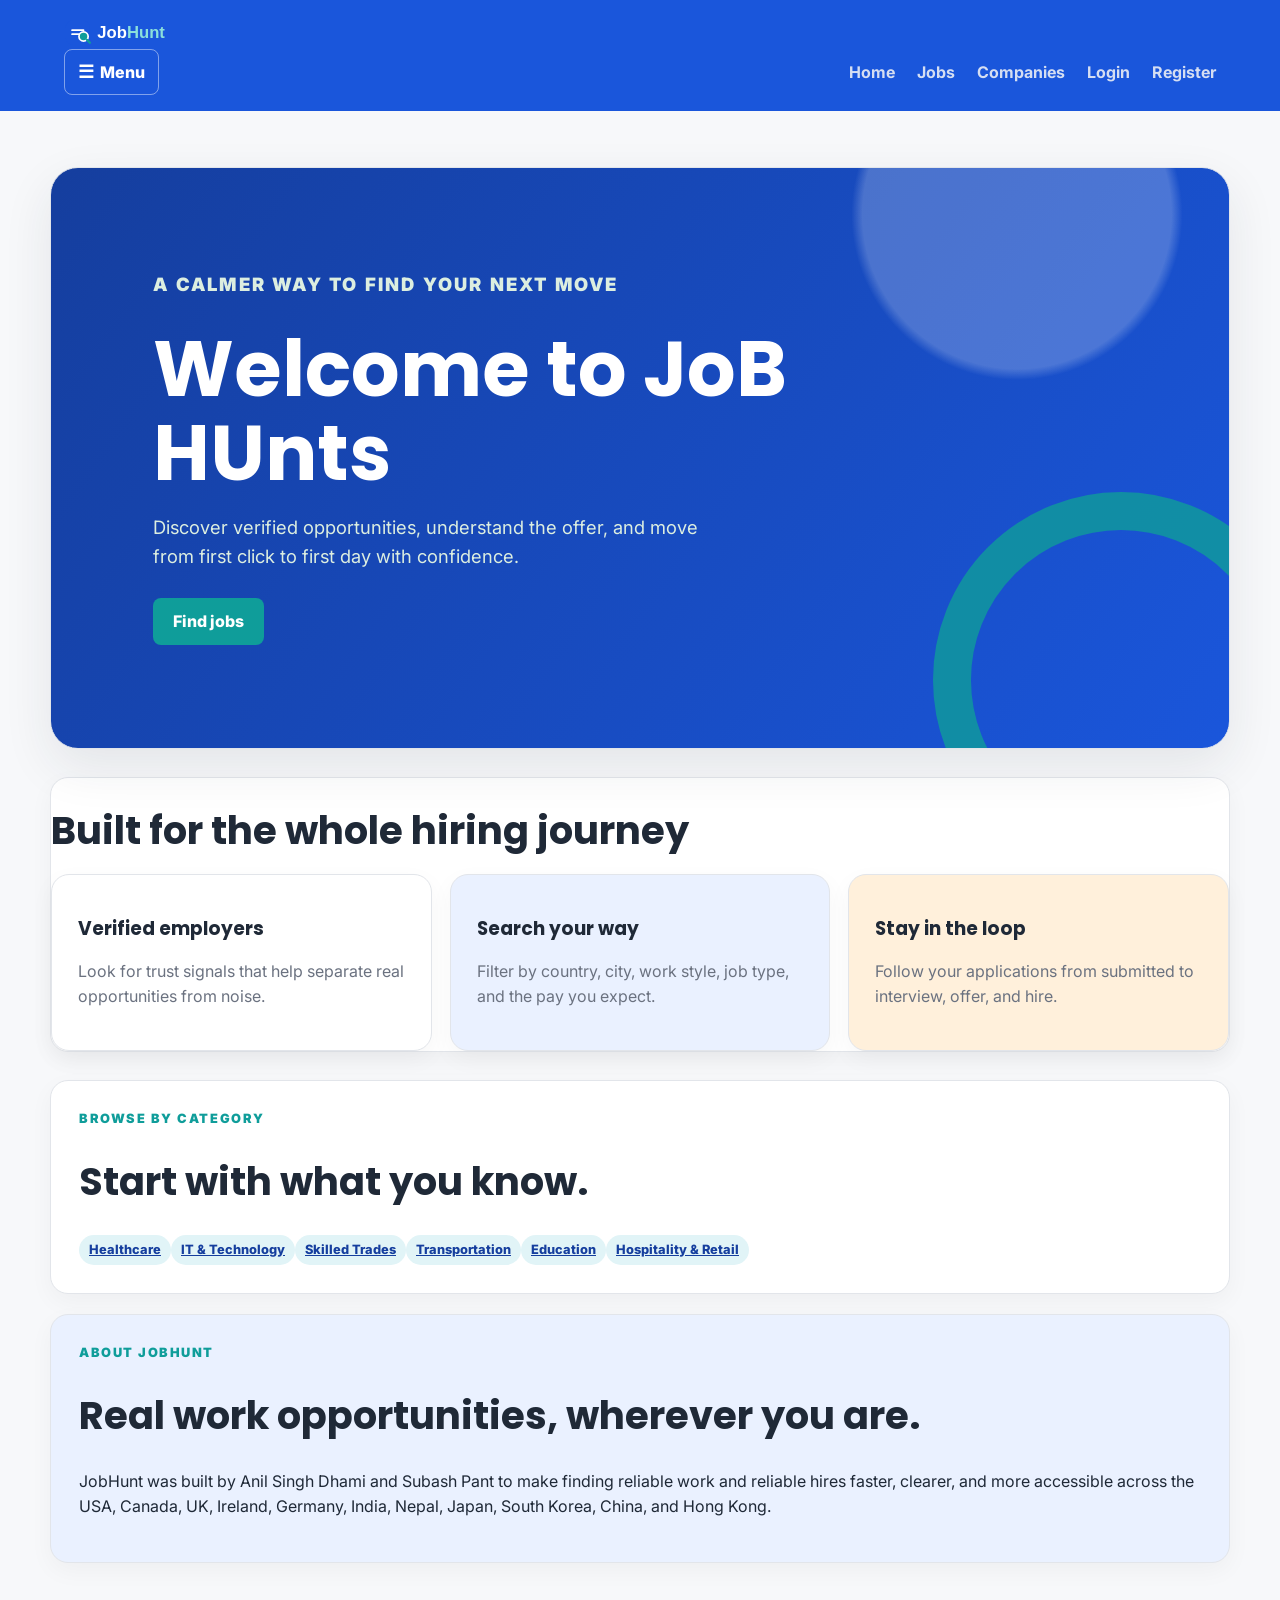
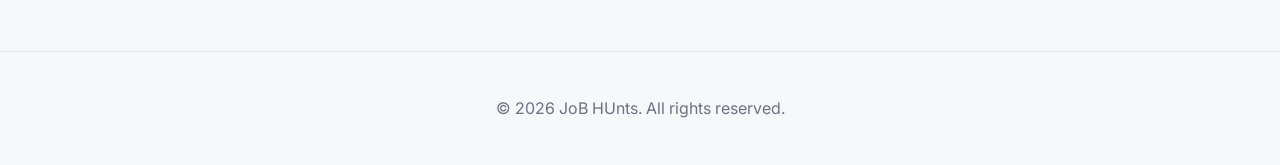
==== index.html @ a6b82a6e "Initial commit: JoB Hunts Django project" ====
<!DOCTYPE html>
<html lang="en">
<head>
    <meta charset="UTF-8">
    <meta name="viewport" content="width=device-width, initial-scale=1.0">
    <title>JoB HUnts - Home</title>
    <link rel="stylesheet" href="css/style.css">
    <link rel="icon" href="assets/icons/favicon.svg" type="image/svg+xml">
</head>
<body>
    <header>
        <div class="logo">
            <img src="assets/images/logo.svg" alt="JoB HUnts Logo">
        </div>
        <nav>
            <ul>
                <li><a href="index.html">Home</a></li>
                <li><a href="jobs.html">Jobs</a></li>
                <li><a href="companies.html">Companies</a></li>
                <li><a href="login.html">Login</a></li>
                <li><a href="register.html">Register</a></li>
            </ul>
        </nav>
    </header>
    <main>
        <section class="hero">
            <p class="eyebrow">A calmer way to find your next move</p>
            <h1>Welcome to JoB HUnts</h1>
            <p>Discover verified opportunities, understand the offer, and move from first click to first day with confidence.</p>
            <a href="jobs.html" class="btn">Find jobs</a>
        </section>
        <section class="features">
            <h2>Built for the whole hiring journey</h2>
            <div class="feature"><h3>Verified employers</h3><p>Look for trust signals that help separate real opportunities from noise.</p></div>
            <div class="feature"><h3>Search your way</h3><p>Filter by country, city, work style, job type, and the pay you expect.</p></div>
            <div class="feature"><h3>Stay in the loop</h3><p>Follow your applications from submitted to interview, offer, and hire.</p></div>
        </section>
        <section style="margin-top:28px;padding:28px">
            <p class="eyebrow">Browse by category</p><h2>Start with what you know.</h2>
            <div class="job-meta"><a class="tag" href="jobs.html?category=Healthcare">Healthcare</a><a class="tag" href="jobs.html?category=IT%20%26%20Technology">IT &amp; Technology</a><a class="tag" href="jobs.html?category=Skilled%20Trades">Skilled Trades</a><a class="tag" href="jobs.html?category=Transportation">Transportation</a><a class="tag" href="jobs.html?category=Education">Education</a><a class="tag" href="jobs.html?category=Hospitality%20%26%20Retail">Hospitality &amp; Retail</a></div>
        </section>
        <section style="margin-top:20px;padding:28px;background:#eaf1ff">
            <p class="eyebrow">About JobHunt</p><h2>Real work opportunities, wherever you are.</h2>
            <p>JobHunt was built by Anil Singh Dhami and Subash Pant to make finding reliable work and reliable hires faster, clearer, and more accessible across the USA, Canada, UK, Ireland, Germany, India, Nepal, Japan, South Korea, China, and Hong Kong.</p>
        </section>
    </main>
    <footer>
        <p>&copy; 2026 JoB HUnts. All rights reserved.</p>
    </footer>
    <script src="js/app.js"></script>
    <script src="js/menu.js"></script>
    <script src="js/i18n.js"></script>
</body>
</html>
---- css/style.css ----
@import url('https://fonts.googleapis.com/css2?family=Inter:wght@400;500;600;700;800&family=Poppins:wght@600;700;800&display=swap');

:root {
    --ink: #1f2937;
    --muted: #6b7280;
    --paper: #f7f8fa;
    --panel: #ffffff;
    --line: #e2e5ea;
    --mint: #eaf1ff;
    --green: #16a34a;
    --green-dark: #153e9e;
    --coral: #0f9d9a;
    --yellow: #f59e0b;
    --primary: #1a56db;
    --danger: #dc2626;
    --shadow: 0 18px 50px rgba(31, 41, 55, .09);
}

* { box-sizing: border-box; }

body {
    margin: 0;
    color: var(--ink);
    background: var(--paper);
    font-family: "Inter", "Segoe UI", sans-serif;
    line-height: 1.55;
}

a { color: inherit; }

header {
    background: var(--primary);
    color: #fffdf8;
    padding: 16px clamp(20px, 5vw, 72px);
}

header nav, nav { display: flex; align-items: center; justify-content: space-between; gap: 22px; margin: 0; }
nav ul { display: flex; flex-wrap: wrap; gap: 22px; margin: 0; padding: 0; list-style: none; }
nav a { text-decoration: none; font-weight: 700; opacity: .82; }
nav a:hover, nav a.active { opacity: 1; color: var(--yellow); }
.logo img { width: 138px; height: auto; display: block; }

main { width: min(1180px, calc(100% - 40px)); margin: 0 auto; padding: 56px 0 88px; }
h1, h2, h3 { line-height: 1.1; letter-spacing: 0; font-family: "Poppins", "Segoe UI", sans-serif; }
h1 { max-width: 760px; margin: 0 0 18px; font-size: clamp(2.6rem, 6vw, 5.6rem); }
h2 { font-size: clamp(1.8rem, 3vw, 3rem); }
.hero { position: relative; overflow: hidden; padding: clamp(48px, 8vw, 110px); border-radius: 28px; color: #fff; background: radial-gradient(circle at 82% 8%, rgba(255, 255, 255, .22) 0 14%, transparent 15%), linear-gradient(125deg, var(--green-dark), var(--primary)); box-shadow: var(--shadow); }
.hero:after { content: ""; position: absolute; right: -80px; bottom: -120px; width: 300px; height: 300px; border: 38px solid var(--coral); border-radius: 50%; opacity: .8; }
.hero p { position: relative; z-index: 1; max-width: 560px; margin: 0 0 28px; font-size: 1.15rem; color: #dceee0; }
.hero h1, .hero p, .hero a { position: relative; z-index: 1; }
.btn, button, .button { display: inline-flex; align-items: center; justify-content: center; min-height: 46px; padding: 11px 20px; border: 0; border-radius: 8px; background: var(--coral); color: #fff; text-decoration: none; font: inherit; font-weight: 800; cursor: pointer; }
.btn:hover, button:hover, .button:hover { background: #087f83; }
button:disabled, .button:disabled { cursor: not-allowed; opacity: .55; }
.features { display: grid; grid-template-columns: repeat(3, 1fr); gap: 18px; margin-top: 28px; }
.features h2 { grid-column: 1 / -1; margin-bottom: 4px; }
.feature, .card, .job-listing, section, form { background: var(--panel); border: 1px solid var(--line); border-radius: 18px; box-shadow: 0 8px 24px rgba(20, 38, 31, .04); }
.feature { padding: 26px; }
.feature:nth-of-type(2) { background: var(--mint); }
.feature:nth-of-type(3) { background: #fff0db; }
.feature p, .card p { color: var(--muted); }
.job-search { display: grid; grid-template-columns: 1.5fr 1fr 1fr auto; gap: 10px; padding: 14px; margin: 24px 0 34px; background: var(--green-dark); border-radius: 8px; }
input, textarea, select { width: 100%; min-height: 46px; padding: 13px 14px; border: 1px solid var(--line); border-radius: 8px; background: #fff; color: var(--ink); font: inherit; font-size: 1rem; }
label { display: block; margin-bottom: 7px; font-weight: 800; }
.job-listings { display: grid; grid-template-columns: repeat(2, 1fr); gap: 18px; }
.job-listing { margin: 0; padding: 24px; }
.job-listing h3 { margin: 0 0 8px; font-size: 1.35rem; }
.job-listing p { margin: 6px 0; color: var(--muted); }
.job-listing .job-meta { display: flex; flex-wrap: wrap; gap: 8px; margin: 16px 0; }
.tag, .status { display: inline-block; padding: 5px 10px; border-radius: 99px; background: #e1f4f7; color: var(--green-dark); font-size: .8rem; font-weight: 800; }
.job-listing .apply-button { display: inline-block; margin-top: 12px; color: var(--green); font-weight: 800; text-decoration: none; }
.job-card-head { display: flex; align-items: center; justify-content: space-between; gap: 12px; }
.job-card-actions { display: flex; gap: 6px; }
.icon-action { min-height: 32px; padding: 5px 9px; border: 1px solid var(--line); border-radius: 7px; background: #fff; color: var(--muted); font-size: .78rem; }
.icon-action:hover { background: var(--mint); color: var(--primary); }
.results-tools { display: flex; align-items: center; justify-content: space-between; gap: 12px; margin: 18px 0; color: var(--muted); font-size: .9rem; }
.results-tools button { min-height: 38px; padding: 8px 13px; background: var(--mint); color: var(--primary); font-size: .88rem; }
.company-list { display: grid; grid-template-columns: repeat(3, 1fr); gap: 14px; margin-top: 18px; }
.company-card { display: grid; grid-template-columns: auto 1fr; gap: 14px; align-items: center; padding: 20px; background: var(--panel); border: 1px solid var(--line); border-radius: 12px; box-shadow: 0 8px 24px rgba(31, 41, 55, .04); }
.company-card h2 { margin: 0; font-size: 1.15rem; }
.company-card p { margin: 3px 0 10px; color: var(--muted); }
.company-card .apply-button { grid-column: 1 / -1; color: var(--primary); font-weight: 800; text-decoration: none; }
.company-mark { display: grid; place-items: center; width: 44px; height: 44px; border-radius: 10px; background: var(--mint); color: var(--primary); font-family: "Poppins", sans-serif; font-size: 1.4rem; font-weight: 800; }
form { max-width: 680px; padding: 28px; }
.form-group, form > div { margin-bottom: 18px; }
footer { padding: 28px 20px; text-align: center; color: var(--muted); border-top: 1px solid var(--line); }
.company-contact { display: flex; flex-wrap: wrap; justify-content: center; gap: 8px 20px; margin-top: 8px; font-size: .92rem; }
.company-contact a { display: inline-flex; align-items: center; gap: 7px; color: var(--primary); font-weight: 700; text-decoration: none; }
.company-contact a:hover { color: var(--green-dark); }
.company-contact img { width: 18px; height: 18px; }
.menu-trigger { order: -1; min-height: 40px; padding: 8px 13px; background: transparent; border: 1px solid rgba(255, 255, 255, .45); border-radius: 8px; color: #fff; }
.menu-trigger span { margin-right: 6px; font-size: 1.1rem; }
.site-menu { position: fixed; inset: 0; z-index: 20; visibility: hidden; }
.site-menu.is-open { visibility: visible; }
.site-menu-backdrop { position: absolute; inset: 0; background: rgba(7, 35, 70, .5); opacity: 0; transition: opacity .2s ease; }
.site-menu-panel { position: relative; width: min(390px, 92vw); height: 100%; padding: 22px; overflow-y: auto; background: #fff; transform: translateX(-100%); transition: transform .25s ease; box-shadow: 12px 0 35px rgba(7, 35, 70, .15); }
.site-menu.is-open .site-menu-backdrop { opacity: 1; }
.site-menu.is-open .site-menu-panel { transform: translateX(0); }
.site-menu-head { display: flex; align-items: center; justify-content: space-between; padding-bottom: 18px; border-bottom: 1px solid var(--line); font-family: "Poppins", sans-serif; font-size: 1.2rem; }
.menu-close { min-height: 36px; padding: 2px 11px; background: transparent; color: var(--ink); font-size: 1.6rem; }
.menu-links { display: flex; flex-direction: column; gap: 3px; margin-top: 18px; }
.menu-links p { margin: 16px 0 5px; color: var(--muted); font-size: .75rem; font-weight: 800; letter-spacing: .1em; text-transform: uppercase; }
.menu-links a, .menu-signout { padding: 9px 10px; border-radius: 7px; color: var(--ink); font-weight: 700; text-decoration: none; text-align: left; }
.menu-links a:hover { background: var(--mint); color: var(--primary); }
.menu-signout { margin-top: 14px; background: #fff0f0; color: var(--danger); }
.menu-signout small { display: block; margin-top: 2px; color: var(--muted); font-weight: 500; }
.menu-hub-grid { display: grid; grid-template-columns: repeat(2, 1fr); gap: 18px; margin-top: 32px; }
.menu-hub-grid section { padding: 24px; scroll-margin-top: 24px; }
.menu-hub-grid h2 { margin: 0 0 8px; font-size: 1.45rem; }
.menu-hub-grid p:not(.eyebrow) { color: var(--muted); }
.support-contact { display: grid; gap: 7px; margin-top: 18px; padding-top: 16px; border-top: 1px solid var(--line); }
.support-contact a { color: var(--primary); font-weight: 700; text-decoration: none; }
.support-contact a:hover { color: var(--green-dark); }
.settings-grid { display: grid; grid-template-columns: repeat(2, 1fr); gap: 20px; margin-top: 30px; }
.settings-grid section { padding: 26px; }
.setting-row { display: flex; align-items: center; justify-content: space-between; gap: 18px; padding: 16px 0; border-bottom: 1px solid var(--line); }
.setting-row span { display: grid; gap: 4px; }
.setting-row small { color: var(--muted); font-weight: 400; }
.setting-row input { width: 20px; min-height: 20px; accent-color: var(--primary); }
.settings-grid form { max-width: none; padding: 0; border: 0; box-shadow: none; }
.settings-grid form label { margin-top: 14px; }
.settings-grid form button { margin-top: 16px; }
.danger-zone { grid-column: 1 / -1; border-color: #fecaca; }
.danger-zone button { background: var(--danger); }
.dashboard-grid { display: grid; grid-template-columns: 1.4fr 1fr; gap: 20px; }
.dashboard-grid section { padding: 26px; }
.eyebrow { margin: 0 0 8px; color: var(--coral); font-size: .8rem; font-weight: 900; letter-spacing: .12em; text-transform: uppercase; }
@media (max-width: 900px) { .company-list { grid-template-columns: repeat(2, 1fr); } }
@media (max-width: 760px) { header nav, nav { align-items: flex-start; flex-direction: column; } main { width: min(100% - 28px, 680px); padding-top: 30px; } .features, .job-listings, .dashboard-grid, .company-list, .menu-hub-grid, .settings-grid { grid-template-columns: 1fr; } .job-search { grid-template-columns: 1fr; } h1 { font-size: 3rem; } }
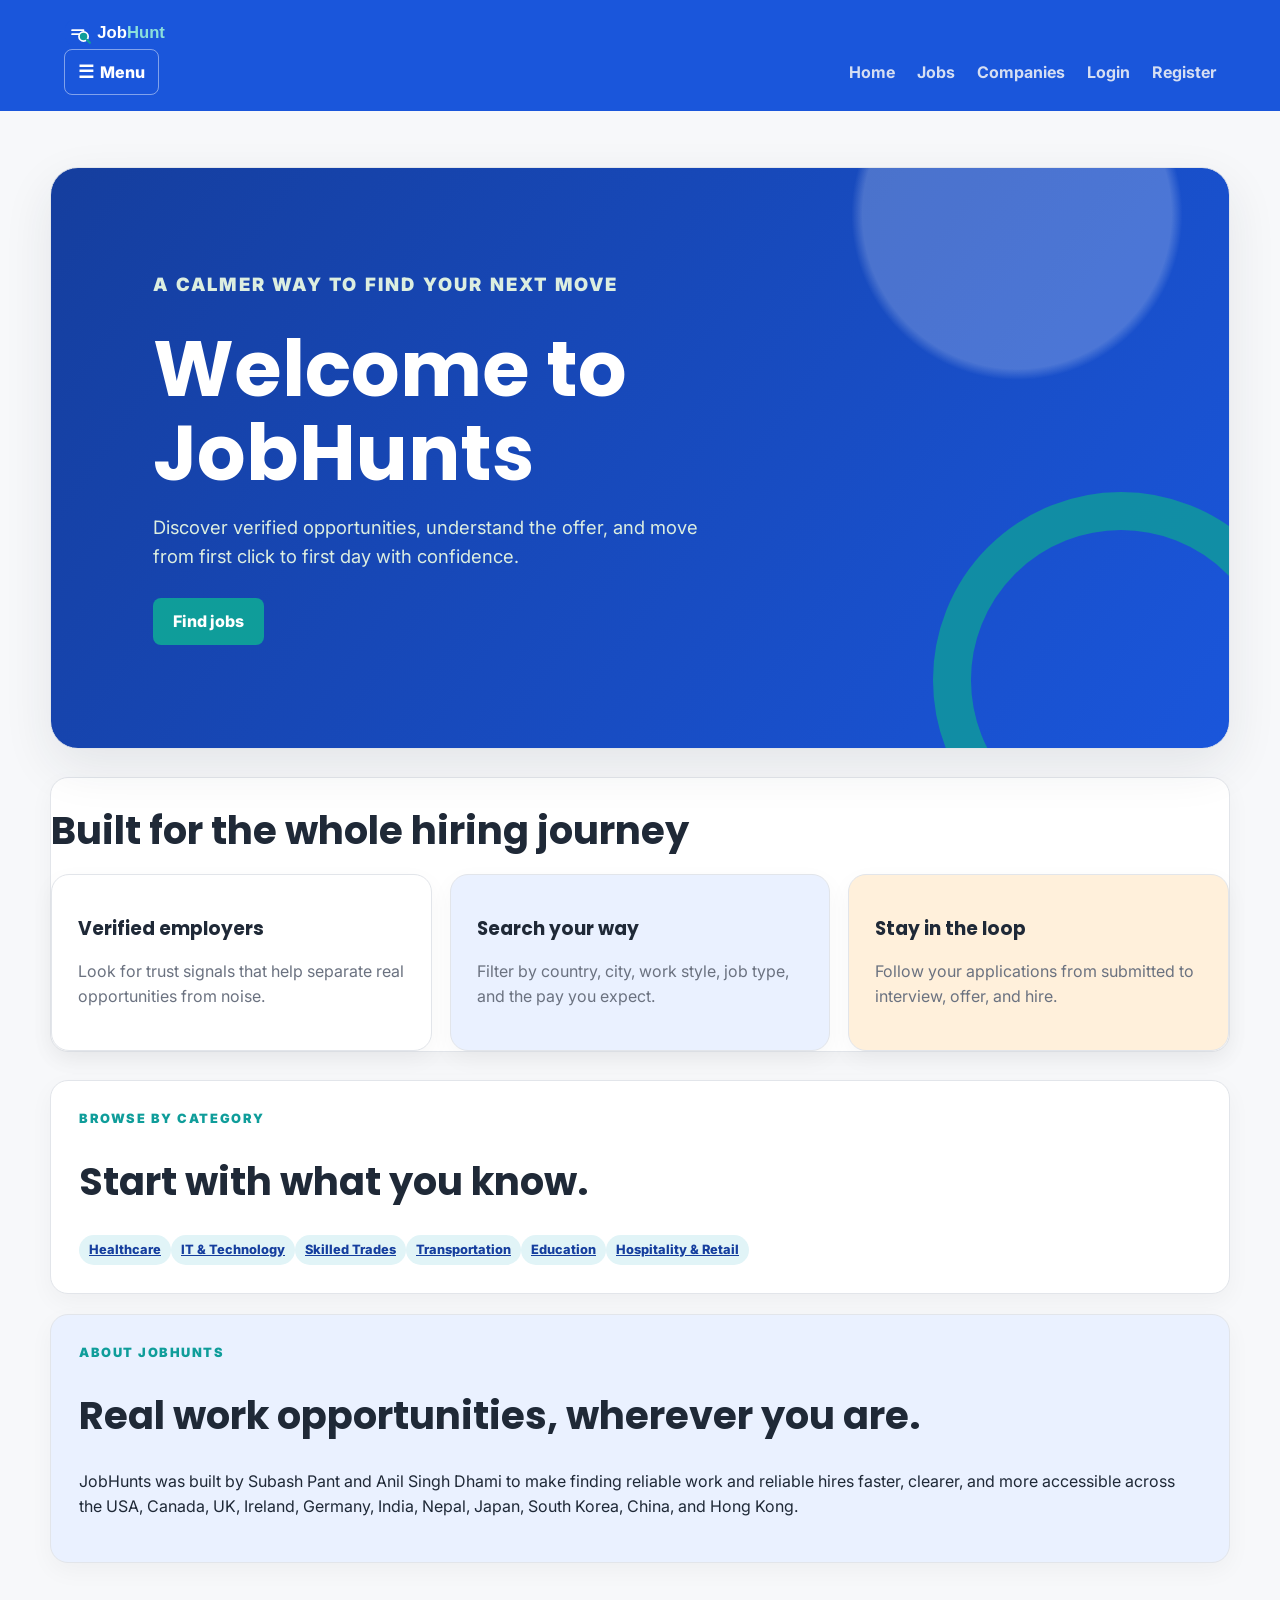
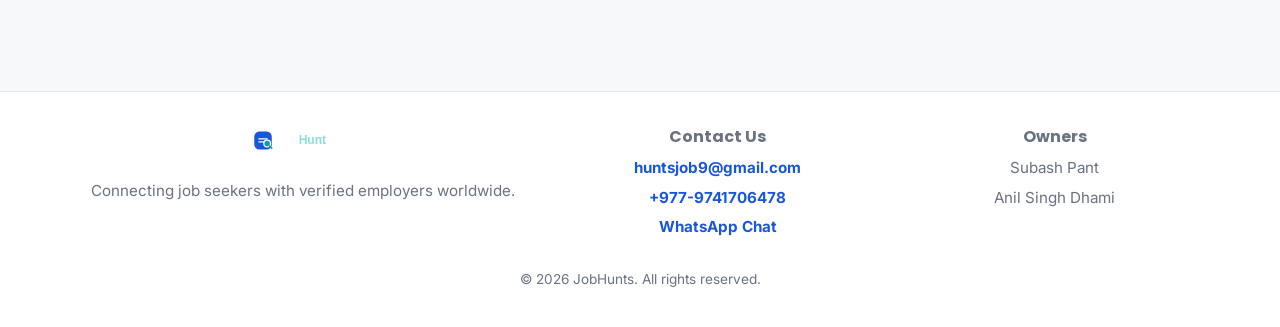
==== commit 34682f43: "Add 462 jobs, fix contacts, add application form, update footer" ====
--- a/index.html
+++ b/index.html
@@ -3,14 +3,14 @@
 <head>
     <meta charset="UTF-8">
     <meta name="viewport" content="width=device-width, initial-scale=1.0">
-    <title>JoB HUnts - Home</title>
+    <title>JobHunts - Home</title>
     <link rel="stylesheet" href="css/style.css">
     <link rel="icon" href="assets/icons/favicon.svg" type="image/svg+xml">
 </head>
 <body>
     <header>
         <div class="logo">
-            <img src="assets/images/logo.svg" alt="JoB HUnts Logo">
+            <img src="assets/images/logo.svg" alt="JobHunts Logo">
         </div>
         <nav>
             <ul>
@@ -25,7 +25,7 @@
     <main>
         <section class="hero">
             <p class="eyebrow">A calmer way to find your next move</p>
-            <h1>Welcome to JoB HUnts</h1>
+            <h1>Welcome to JobHunts</h1>
             <p>Discover verified opportunities, understand the offer, and move from first click to first day with confidence.</p>
             <a href="jobs.html" class="btn">Find jobs</a>
         </section>
@@ -40,12 +40,29 @@
             <div class="job-meta"><a class="tag" href="jobs.html?category=Healthcare">Healthcare</a><a class="tag" href="jobs.html?category=IT%20%26%20Technology">IT &amp; Technology</a><a class="tag" href="jobs.html?category=Skilled%20Trades">Skilled Trades</a><a class="tag" href="jobs.html?category=Transportation">Transportation</a><a class="tag" href="jobs.html?category=Education">Education</a><a class="tag" href="jobs.html?category=Hospitality%20%26%20Retail">Hospitality &amp; Retail</a></div>
         </section>
         <section style="margin-top:20px;padding:28px;background:#eaf1ff">
-            <p class="eyebrow">About JobHunt</p><h2>Real work opportunities, wherever you are.</h2>
-            <p>JobHunt was built by Anil Singh Dhami and Subash Pant to make finding reliable work and reliable hires faster, clearer, and more accessible across the USA, Canada, UK, Ireland, Germany, India, Nepal, Japan, South Korea, China, and Hong Kong.</p>
+            <p class="eyebrow">About JobHunts</p><h2>Real work opportunities, wherever you are.</h2>
+            <p>JobHunts was built by Subash Pant and Anil Singh Dhami to make finding reliable work and reliable hires faster, clearer, and more accessible across the USA, Canada, UK, Ireland, Germany, India, Nepal, Japan, South Korea, China, and Hong Kong.</p>
         </section>
     </main>
     <footer>
-        <p>&copy; 2026 JoB HUnts. All rights reserved.</p>
+        <div class="footer-content">
+            <div class="footer-brand">
+                <img src="assets/images/logo.svg" alt="JobHunts Logo" class="footer-logo">
+                <p>Connecting job seekers with verified employers worldwide.</p>
+            </div>
+            <div class="footer-contact">
+                <h3>Contact Us</h3>
+                <p><a href="mailto:huntsjob9@gmail.com?subject=Job Application" class="contact-link">huntsjob9@gmail.com</a></p>
+                <p><a href="tel:+9779741706478" class="contact-link">+977-9741706478</a></p>
+                <p><a href="https://wa.me/9779741706478" class="contact-link">WhatsApp Chat</a></p>
+            </div>
+            <div class="footer-owners">
+                <h3>Owners</h3>
+                <p>Subash Pant</p>
+                <p>Anil Singh Dhami</p>
+            </div>
+        </div>
+        <p>&copy; 2026 JobHunts. All rights reserved.</p>
     </footer>
     <script src="js/app.js"></script>
     <script src="js/menu.js"></script>
--- a/css/style.css
+++ b/css/style.css
@@ -125,4 +125,31 @@
 .dashboard-grid section { padding: 26px; }
 .eyebrow { margin: 0 0 8px; color: var(--coral); font-size: .8rem; font-weight: 900; letter-spacing: .12em; text-transform: uppercase; }
 @media (max-width: 900px) { .company-list { grid-template-columns: repeat(2, 1fr); } }
-@media (max-width: 760px) { header nav, nav { align-items: flex-start; flex-direction: column; } main { width: min(100% - 28px, 680px); padding-top: 30px; } .features, .job-listings, .dashboard-grid, .company-list, .menu-hub-grid, .settings-grid { grid-template-columns: 1fr; } .job-search { grid-template-columns: 1fr; } h1 { font-size: 3rem; } }+@media (max-width: 760px) { header nav, nav { align-items: flex-start; flex-direction: column; } main { width: min(100% - 28px, 680px); padding-top: 30px; } .features, .job-listings, .dashboard-grid, .company-list, .menu-hub-grid, .settings-grid { grid-template-columns: 1fr; } .job-search { grid-template-columns: 1fr; } h1 { font-size: 3rem; } }
+
+/* Footer */
+footer { margin-top: 40px; padding: 36px 0 24px; border-top: 1px solid var(--line); background: var(--panel); }
+.footer-content { display: grid; grid-template-columns: 1.5fr 1fr 1fr; gap: 26px; max-width: min(1180px, calc(100% - 40px)); margin: 0 auto 24px; padding: 0 20px; }
+.footer-brand p { color: var(--muted); font-size: 0.95rem; margin-top: 10px; }
+.footer-logo { width: 100px; height: auto; margin-bottom: 10px; }
+.footer-contact h3, .footer-owners h3 { margin: 0 0 10px; font-size: 1rem; }
+.footer-contact p, .footer-owners p { margin: 6px 0; font-size: 0.95rem; color: var(--ink); }
+.contact-link { color: var(--primary); text-decoration: none; font-weight: 700; }
+.contact-link:hover { color: var(--green-dark); text-decoration: underline; }
+.footer-owners p { color: var(--muted); }
+footer > p { text-align: center; color: var(--muted); font-size: 0.85rem; margin-top: 16px; }
+
+/* Application form */
+.form-group { margin-bottom: 18px; }
+.form-group label { display: block; margin-bottom: 7px; font-weight: 800; }
+.required { color: var(--danger); }
+.form-actions { display: flex; gap: 10px; align-items: center; margin-top: 6px; }
+#form-status { font-weight: 700; font-size: 0.95rem; }
+
+/* Job listing apply button alignment */
+.job-listing .apply-button { display: inline-block; margin-top: 12px; }
+
+@media (max-width: 760px) {
+    .footer-content { grid-template-columns: 1fr; gap: 18px; }
+    .footer-brand p { font-size: 0.9rem; }
+}
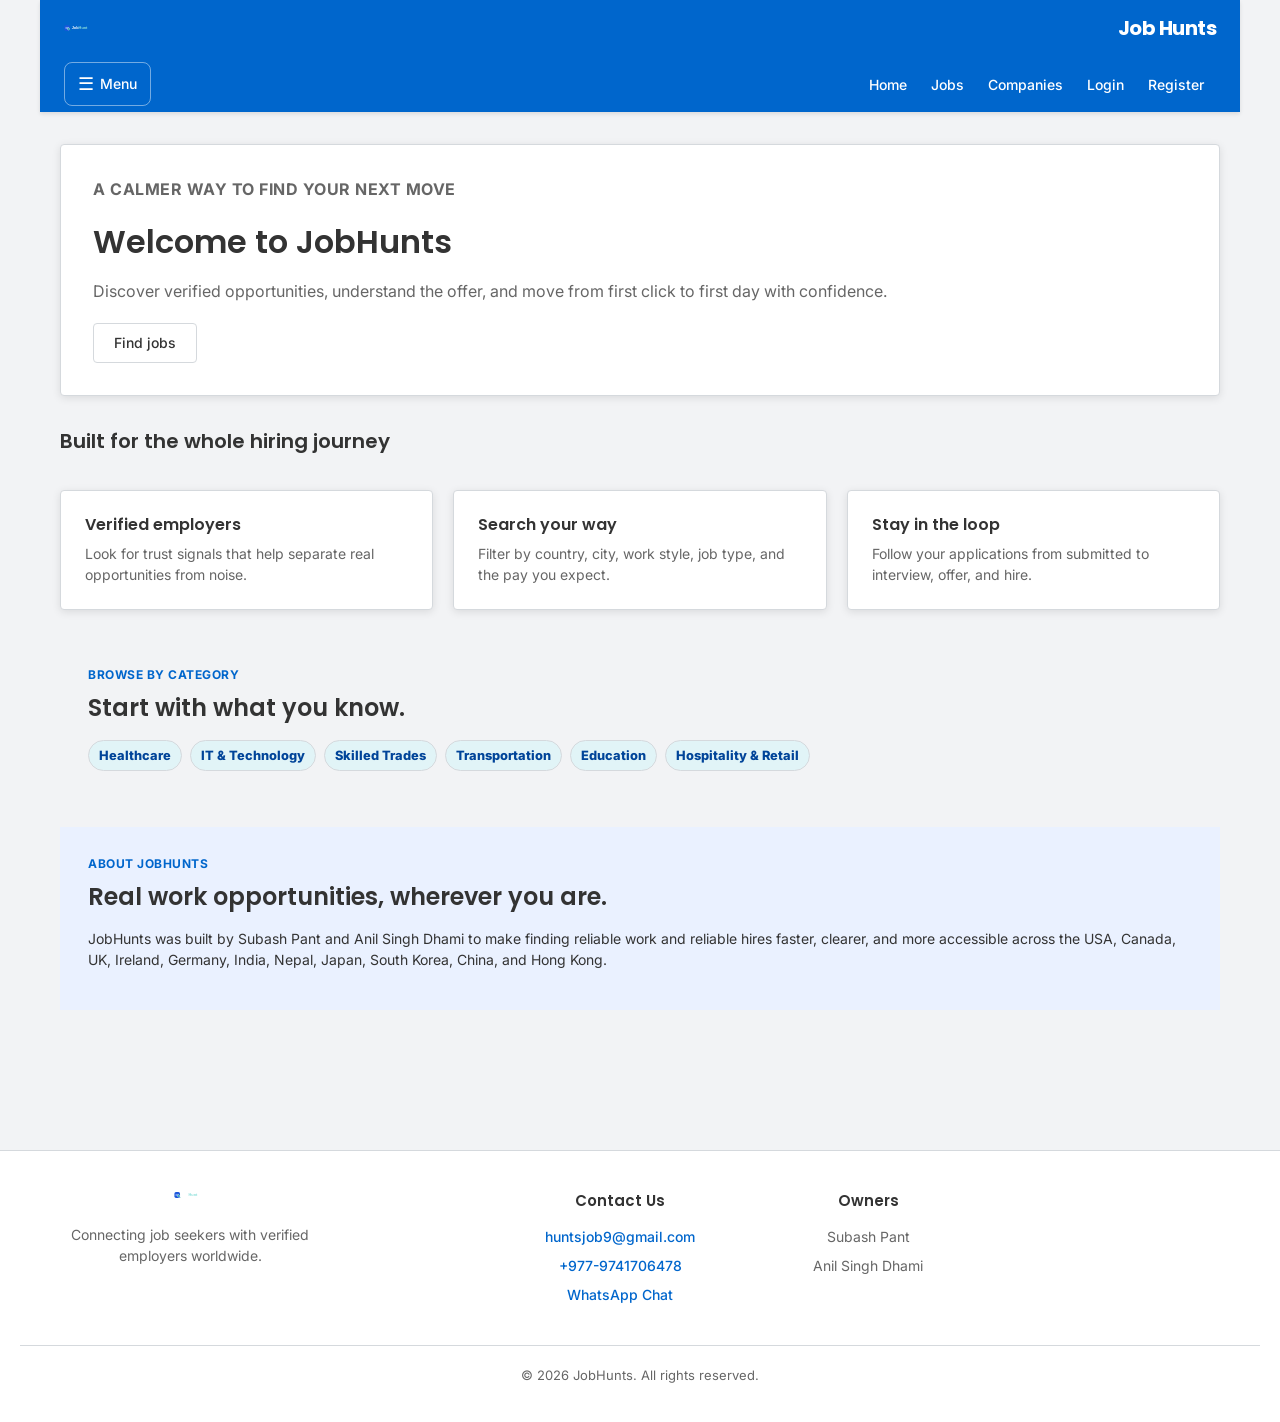
==== commit 789c790d: "Redesign with Indeed style - blue color scheme, clean job cards, indeed-like layout" ====
--- a/index.html
+++ b/index.html
@@ -10,7 +10,7 @@
 <body>
     <header>
         <div class="logo">
-            <img src="assets/images/logo.svg" alt="JobHunts Logo">
+            <img src="assets/images/logo.svg" alt="JobHunts Logo"><span>Job Hunts</span>
         </div>
         <nav>
             <ul>
--- a/css/style.css
+++ b/css/style.css
@@ -1,19 +1,18 @@
-@import url('https://fonts.googleapis.com/css2?family=Inter:wght@400;500;600;700;800&family=Poppins:wght@600;700;800&display=swap');
+@import url('https://fonts.googleapis.com/css2?family=Inter:wght@400;500;600;700&family=Poppins:wght@600;700&display=swap');
 
 :root {
-    --ink: #1f2937;
-    --muted: #6b7280;
-    --paper: #f7f8fa;
+    --ink: #333333;
+    --muted: #666666;
+    --paper: #f2f3f5;
     --panel: #ffffff;
-    --line: #e2e5ea;
-    --mint: #eaf1ff;
-    --green: #16a34a;
-    --green-dark: #153e9e;
-    --coral: #0f9d9a;
-    --yellow: #f59e0b;
-    --primary: #1a56db;
-    --danger: #dc2626;
-    --shadow: 0 18px 50px rgba(31, 41, 55, .09);
+    --line: #d5d9dd;
+    --primary: #0066cc;
+    --primary-dark: #004499;
+    --primary-light: #e6f3ff;
+    --danger: #d22f27;
+    --success: #009245;
+    --shadow: 0 2px 8px rgba(0,0,0,0.1);
+    --radius: 4px;
 }
 
 * { box-sizing: border-box; }
@@ -23,69 +22,324 @@
     color: var(--ink);
     background: var(--paper);
     font-family: "Inter", "Segoe UI", sans-serif;
-    line-height: 1.55;
-}
-
-a { color: inherit; }
+    line-height: 1.5;
+    font-size: 14px;
+}
+
+a { color: inherit; text-decoration: none; }
 
 header {
     background: var(--primary);
-    color: #fffdf8;
-    padding: 16px clamp(20px, 5vw, 72px);
-}
-
-header nav, nav { display: flex; align-items: center; justify-content: space-between; gap: 22px; margin: 0; }
-nav ul { display: flex; flex-wrap: wrap; gap: 22px; margin: 0; padding: 0; list-style: none; }
-nav a { text-decoration: none; font-weight: 700; opacity: .82; }
-nav a:hover, nav a.active { opacity: 1; color: var(--yellow); }
-.logo img { width: 138px; height: auto; display: block; }
-
-main { width: min(1180px, calc(100% - 40px)); margin: 0 auto; padding: 56px 0 88px; }
-h1, h2, h3 { line-height: 1.1; letter-spacing: 0; font-family: "Poppins", "Segoe UI", sans-serif; }
-h1 { max-width: 760px; margin: 0 0 18px; font-size: clamp(2.6rem, 6vw, 5.6rem); }
-h2 { font-size: clamp(1.8rem, 3vw, 3rem); }
-.hero { position: relative; overflow: hidden; padding: clamp(48px, 8vw, 110px); border-radius: 28px; color: #fff; background: radial-gradient(circle at 82% 8%, rgba(255, 255, 255, .22) 0 14%, transparent 15%), linear-gradient(125deg, var(--green-dark), var(--primary)); box-shadow: var(--shadow); }
-.hero:after { content: ""; position: absolute; right: -80px; bottom: -120px; width: 300px; height: 300px; border: 38px solid var(--coral); border-radius: 50%; opacity: .8; }
-.hero p { position: relative; z-index: 1; max-width: 560px; margin: 0 0 28px; font-size: 1.15rem; color: #dceee0; }
-.hero h1, .hero p, .hero a { position: relative; z-index: 1; }
-.btn, button, .button { display: inline-flex; align-items: center; justify-content: center; min-height: 46px; padding: 11px 20px; border: 0; border-radius: 8px; background: var(--coral); color: #fff; text-decoration: none; font: inherit; font-weight: 800; cursor: pointer; }
-.btn:hover, button:hover, .button:hover { background: #087f83; }
-button:disabled, .button:disabled { cursor: not-allowed; opacity: .55; }
-.features { display: grid; grid-template-columns: repeat(3, 1fr); gap: 18px; margin-top: 28px; }
-.features h2 { grid-column: 1 / -1; margin-bottom: 4px; }
-.feature, .card, .job-listing, section, form { background: var(--panel); border: 1px solid var(--line); border-radius: 18px; box-shadow: 0 8px 24px rgba(20, 38, 31, .04); }
-.feature { padding: 26px; }
-.feature:nth-of-type(2) { background: var(--mint); }
-.feature:nth-of-type(3) { background: #fff0db; }
-.feature p, .card p { color: var(--muted); }
-.job-search { display: grid; grid-template-columns: 1.5fr 1fr 1fr auto; gap: 10px; padding: 14px; margin: 24px 0 34px; background: var(--green-dark); border-radius: 8px; }
-input, textarea, select { width: 100%; min-height: 46px; padding: 13px 14px; border: 1px solid var(--line); border-radius: 8px; background: #fff; color: var(--ink); font: inherit; font-size: 1rem; }
-label { display: block; margin-bottom: 7px; font-weight: 800; }
-.job-listings { display: grid; grid-template-columns: repeat(2, 1fr); gap: 18px; }
-.job-listing { margin: 0; padding: 24px; }
+    color: #fff;
+    padding: 0 24px;
+    position: sticky;
+    top: 0;
+    z-index: 100;
+    box-shadow: 0 2px 4px rgba(0,0,0,0.1);
+    max-width: 1200px;
+    margin: 0 auto;
+    width: 100%;
+    box-sizing: border-box;
+}
+
+header > div, header > nav {
+    display: flex;
+    align-items: center;
+    justify-content: space-between;
+    height: 56px;
+    width: 100%;
+}
+
+.logo {
+    display: flex;
+    align-items: center;
+    gap: 10px;
+}
+
+.logo img { width: 32px; height: 32px; display: block; }
+
+.logo span {
+    color: #fff;
+    font-family: "Poppins", "Segoe UI", sans-serif;
+    font-weight: 700;
+    font-size: 20px;
+    letter-spacing: -0.5px;
+}
+
+nav ul { display: flex; gap: 0; margin: 0; padding: 0; list-style: none; }
+
+nav a {
+    color: #fff;
+    text-decoration: none;
+    font-weight: 500;
+    font-size: 14px;
+    padding: 16px 12px;
+    display: block;
+    opacity: 1;
+}
+
+nav a:hover { background: rgba(255,255,255,0.1); }
+
+main {
+    max-width: 1200px;
+    margin: 0 auto;
+    padding: 32px 20px 80px;
+    width: 100%;
+    box-sizing: border-box;
+}
+
+h1, h2, h3 { line-height: 1.3; letter-spacing: 0; font-family: "Poppins", "Segoe UI", sans-serif; font-weight: 600; }
+
+h1 { font-size: 32px; margin: 0 0 16px; }
+h2 { font-size: 24px; margin: 0 0 16px; }
+h3 { font-size: 18px; margin: 0 0 8px; }
+
+p { margin: 0 0 12px; color: var(--ink); }
+
+.eyebrow { margin: 0 0 8px; color: var(--primary); font-size: 12px; font-weight: 700; letter-spacing: 0.5px; text-transform: uppercase; }
+
+.hero {
+    background: var(--panel);
+    border: 1px solid var(--line);
+    border-radius: var(--radius);
+    padding: 32px;
+    margin-bottom: 32px;
+    box-shadow: var(--shadow);
+}
+
+.hero p { margin: 0 0 20px; font-size: 16px; color: var(--muted); }
+
+.btn, button, .button {
+    display: inline-flex;
+    align-items: center;
+    justify-content: center;
+    min-height: 40px;
+    padding: 0 20px;
+    border: 1px solid var(--line);
+    border-radius: var(--radius);
+    background: var(--panel);
+    color: var(--ink);
+    font: inherit;
+    font-size: 14px;
+    font-weight: 500;
+    cursor: pointer;
+}
+
+.btn:hover, button:hover, .button:hover {
+    background: #f2f3f5;
+    border-color: #b7bcbf;
+}
+
+.btn-primary, .button-primary {
+    background: var(--primary);
+    color: #fff;
+    border-color: var(--primary);
+}
+
+.btn-primary:hover, .button-primary:hover {
+    background: var(--primary-dark);
+    border-color: var(--primary-dark);
+}
+
+button:disabled, .button:disabled {
+    cursor: not-allowed;
+    opacity: 0.6;
+}
+
+.features { display: grid; grid-template-columns: repeat(3, 1fr); gap: 20px; margin-top: 32px; }
+
+.features h2 { grid-column: 1 / -1; font-size: 20px; margin-bottom: 16px; }
+
+.feature { background: var(--panel); border: 1px solid var(--line); border-radius: var(--radius); padding: 24px; box-shadow: var(--shadow); }
+
+.feature h3 { font-size: 16px; margin-bottom: 8px; }
+.feature p { color: var(--muted); font-size: 14px; margin-bottom: 0; }
+
+.job-search {
+    background: var(--panel);
+    border: 1px solid var(--line);
+    border-radius: var(--radius);
+    padding: 24px;
+    margin: 32px 0;
+    box-shadow: var(--shadow);
+    display: grid;
+    grid-template-columns: 2fr 1fr 1fr auto;
+    gap: 12px;
+    align-items: end;
+}
+
+input, textarea, select {
+    width: 100%;
+    min-height: 40px;
+    padding: 10px 12px;
+    border: 1px solid var(--line);
+    border-radius: var(--radius);
+    background: #fff;
+    color: var(--ink);
+    font: inherit;
+    font-size: 14px;
+}
+
+label {
+    display: block;
+    margin-bottom: 6px;
+    font-weight: 600;
+    font-size: 13px;
+    color: var(--ink);
+}
+
+.job-meta {
+    display: flex;
+    gap: 8px;
+    flex-wrap: wrap;
+}
+
+.tag {
+    display: inline-block;
+    padding: 4px 10px;
+    border: 1px solid var(--line);
+    border-radius: 12px;
+    background: #fff;
+    color: var(--ink);
+    font-size: 12px;
+    font-weight: 500;
+    margin-bottom: 8px;
+}
+
+.job-listings {
+    display: grid;
+    grid-template-columns: 1fr 1fr;
+    gap: 20px;
+}
+
+.job-listing {
+    background: var(--panel);
+    border: 1px solid var(--line);
+    border-radius: var(--radius);
+    padding: 20px;
+    box-shadow: var(--shadow);
+    display: flex;
+    flex-direction: column;
+}
+
+.job-listing:hover {
+    border-color: var(--primary);
+    box-shadow: 0 4px 12px rgba(0,102,204,0.1);
+}
+
+.job-card-head {
+    display: flex;
+    justify-content: space-between;
+    align-items: flex-start;
+    margin-bottom: 12px;
+}
+
+.job-card-actions {
+    display: flex;
+    gap: 6px;
+}
+
+.icon-action {
+    background: transparent;
+    border: 1px solid var(--line);
+    border-radius: 4px;
+    width: 28px;
+    height: 28px;
+    display: flex;
+    align-items: center;
+    justify-content: center;
+    cursor: pointer;
+    font-size: 12px;
+    color: var(--muted);
+}
+
+.icon-action:hover {
+    border-color: var(--primary);
+    color: var(--primary);
+}
+
+.job-listing h3 {
+    font-size: 16px;
+    margin: 0 0 6px;
+    color: var(--ink);
+}
+
+.job-listing h3:hover { color: var(--primary); text-decoration: underline; }
+
+.job-listing p {
+    font-size: 14px;
+    margin: 0 0 10px;
+    color: var(--muted);
+}
+
+.job-listing .job-meta {
+    margin-bottom: 16px;
+    flex-wrap: wrap;
+}
+
+.apply-button {
+    margin-top: auto;
+    width: 100%;
+    background: var(--primary);
+    color: #fff;
+    border-color: var(--primary);
+    font-weight: 600;
+}
+
+.apply-button:hover {
+    background: var(--primary-dark);
+    border-color: var(--primary-dark);
+}
+
+#job-count {
+    font-size: 14px;
+    color: var(--muted);
+    margin-bottom: 16px;
+}
+
+.quick-filter {
+    background: #fff;
+    border: 1px solid var(--line);
+    color: var(--ink);
+    padding: 6px 12px;
+    border-radius: 4px;
+    font-size: 13px;
+    cursor: pointer;
+}
+
+.quick-filter:hover { border-color: var(--primary); color: var(--primary); }
+
+.results-tools {
+    display: flex;
+    align-items: center;
+    gap: 12px;
+    margin-bottom: 16px;
+    font-size: 14px;
+    color: var(--muted);
+}
 .job-listing h3 { margin: 0 0 8px; font-size: 1.35rem; }
 .job-listing p { margin: 6px 0; color: var(--muted); }
 .job-listing .job-meta { display: flex; flex-wrap: wrap; gap: 8px; margin: 16px 0; }
-.tag, .status { display: inline-block; padding: 5px 10px; border-radius: 99px; background: #e1f4f7; color: var(--green-dark); font-size: .8rem; font-weight: 800; }
-.job-listing .apply-button { display: inline-block; margin-top: 12px; color: var(--green); font-weight: 800; text-decoration: none; }
+.tag, .status { display: inline-block; padding: 5px 10px; border-radius: 99px; background: #e1f4f7; color: var(--primary-dark); font-size: .8rem; font-weight: 800; }
+.job-listing .apply-button { display: inline-block; margin-top: 12px; color: var(--primary); font-weight: 800; text-decoration: none; }
 .job-card-head { display: flex; align-items: center; justify-content: space-between; gap: 12px; }
 .job-card-actions { display: flex; gap: 6px; }
 .icon-action { min-height: 32px; padding: 5px 9px; border: 1px solid var(--line); border-radius: 7px; background: #fff; color: var(--muted); font-size: .78rem; }
-.icon-action:hover { background: var(--mint); color: var(--primary); }
+.icon-action:hover { background: var(--primary-light); color: var(--primary); }
 .results-tools { display: flex; align-items: center; justify-content: space-between; gap: 12px; margin: 18px 0; color: var(--muted); font-size: .9rem; }
-.results-tools button { min-height: 38px; padding: 8px 13px; background: var(--mint); color: var(--primary); font-size: .88rem; }
+.results-tools button { min-height: 38px; padding: 8px 13px; background: var(--primary-light); color: var(--primary); font-size: .88rem; }
 .company-list { display: grid; grid-template-columns: repeat(3, 1fr); gap: 14px; margin-top: 18px; }
 .company-card { display: grid; grid-template-columns: auto 1fr; gap: 14px; align-items: center; padding: 20px; background: var(--panel); border: 1px solid var(--line); border-radius: 12px; box-shadow: 0 8px 24px rgba(31, 41, 55, .04); }
 .company-card h2 { margin: 0; font-size: 1.15rem; }
 .company-card p { margin: 3px 0 10px; color: var(--muted); }
 .company-card .apply-button { grid-column: 1 / -1; color: var(--primary); font-weight: 800; text-decoration: none; }
-.company-mark { display: grid; place-items: center; width: 44px; height: 44px; border-radius: 10px; background: var(--mint); color: var(--primary); font-family: "Poppins", sans-serif; font-size: 1.4rem; font-weight: 800; }
+.company-mark { display: grid; place-items: center; width: 44px; height: 44px; border-radius: 10px; background: var(--primary-light); color: var(--primary); font-family: "Poppins", sans-serif; font-size: 1.4rem; font-weight: 800; }
 form { max-width: 680px; padding: 28px; }
 .form-group, form > div { margin-bottom: 18px; }
 footer { padding: 28px 20px; text-align: center; color: var(--muted); border-top: 1px solid var(--line); }
 .company-contact { display: flex; flex-wrap: wrap; justify-content: center; gap: 8px 20px; margin-top: 8px; font-size: .92rem; }
 .company-contact a { display: inline-flex; align-items: center; gap: 7px; color: var(--primary); font-weight: 700; text-decoration: none; }
-.company-contact a:hover { color: var(--green-dark); }
+.company-contact a:hover { color: var(--primary-dark); }
 .company-contact img { width: 18px; height: 18px; }
 .menu-trigger { order: -1; min-height: 40px; padding: 8px 13px; background: transparent; border: 1px solid rgba(255, 255, 255, .45); border-radius: 8px; color: #fff; }
 .menu-trigger span { margin-right: 6px; font-size: 1.1rem; }
@@ -100,8 +354,8 @@
 .menu-links { display: flex; flex-direction: column; gap: 3px; margin-top: 18px; }
 .menu-links p { margin: 16px 0 5px; color: var(--muted); font-size: .75rem; font-weight: 800; letter-spacing: .1em; text-transform: uppercase; }
 .menu-links a, .menu-signout { padding: 9px 10px; border-radius: 7px; color: var(--ink); font-weight: 700; text-decoration: none; text-align: left; }
-.menu-links a:hover { background: var(--mint); color: var(--primary); }
-.menu-signout { margin-top: 14px; background: #fff0f0; color: var(--danger); }
+.menu-links a:hover { background: var(--primary-light); color: var(--primary); }
+.menu-signout { margin-top: 14px; background: #f2f3f5; color: var(--danger); }
 .menu-signout small { display: block; margin-top: 2px; color: var(--muted); font-weight: 500; }
 .menu-hub-grid { display: grid; grid-template-columns: repeat(2, 1fr); gap: 18px; margin-top: 32px; }
 .menu-hub-grid section { padding: 24px; scroll-margin-top: 24px; }
@@ -109,7 +363,7 @@
 .menu-hub-grid p:not(.eyebrow) { color: var(--muted); }
 .support-contact { display: grid; gap: 7px; margin-top: 18px; padding-top: 16px; border-top: 1px solid var(--line); }
 .support-contact a { color: var(--primary); font-weight: 700; text-decoration: none; }
-.support-contact a:hover { color: var(--green-dark); }
+.support-contact a:hover { color: var(--primary-dark); }
 .settings-grid { display: grid; grid-template-columns: repeat(2, 1fr); gap: 20px; margin-top: 30px; }
 .settings-grid section { padding: 26px; }
 .setting-row { display: flex; align-items: center; justify-content: space-between; gap: 18px; padding: 16px 0; border-bottom: 1px solid var(--line); }
@@ -123,33 +377,90 @@
 .danger-zone button { background: var(--danger); }
 .dashboard-grid { display: grid; grid-template-columns: 1.4fr 1fr; gap: 20px; }
 .dashboard-grid section { padding: 26px; }
-.eyebrow { margin: 0 0 8px; color: var(--coral); font-size: .8rem; font-weight: 900; letter-spacing: .12em; text-transform: uppercase; }
-@media (max-width: 900px) { .company-list { grid-template-columns: repeat(2, 1fr); } }
-@media (max-width: 760px) { header nav, nav { align-items: flex-start; flex-direction: column; } main { width: min(100% - 28px, 680px); padding-top: 30px; } .features, .job-listings, .dashboard-grid, .company-list, .menu-hub-grid, .settings-grid { grid-template-columns: 1fr; } .job-search { grid-template-columns: 1fr; } h1 { font-size: 3rem; } }
 
 /* Footer */
-footer { margin-top: 40px; padding: 36px 0 24px; border-top: 1px solid var(--line); background: var(--panel); }
-.footer-content { display: grid; grid-template-columns: 1.5fr 1fr 1fr; gap: 26px; max-width: min(1180px, calc(100% - 40px)); margin: 0 auto 24px; padding: 0 20px; }
-.footer-brand p { color: var(--muted); font-size: 0.95rem; margin-top: 10px; }
-.footer-logo { width: 100px; height: auto; margin-bottom: 10px; }
-.footer-contact h3, .footer-owners h3 { margin: 0 0 10px; font-size: 1rem; }
-.footer-contact p, .footer-owners p { margin: 6px 0; font-size: 0.95rem; color: var(--ink); }
-.contact-link { color: var(--primary); text-decoration: none; font-weight: 700; }
-.contact-link:hover { color: var(--green-dark); text-decoration: underline; }
+footer {
+    margin-top: 60px;
+    padding: 40px 20px 24px;
+    background: var(--panel);
+    border-top: 1px solid var(--line);
+}
+
+.footer-content {
+    display: grid;
+    grid-template-columns: 2fr 1fr 1fr 1fr;
+    gap: 40px;
+    max-width: 1200px;
+    margin: 0 auto 32px;
+    padding: 0 20px;
+}
+
+.footer-brand { max-width: 260px; }
+
+.footer-brand p { color: var(--muted); font-size: 14px; margin-top: 10px; }
+
+.footer-logo { width: 32px; height: auto; margin-bottom: 10px; }
+
+.footer-contact h3, .footer-owners h3 {
+    margin: 0 0 16px;
+    font-size: 15px;
+    font-weight: 600;
+    color: var(--ink);
+}
+
+.footer-contact p, .footer-owners p {
+    margin: 8px 0;
+    font-size: 14px;
+    color: var(--ink);
+}
+
+.contact-link {
+    color: var(--primary);
+    text-decoration: none;
+    font-weight: 500;
+}
+
+.contact-link:hover { text-decoration: underline; }
+
 .footer-owners p { color: var(--muted); }
-footer > p { text-align: center; color: var(--muted); font-size: 0.85rem; margin-top: 16px; }
+
+footer > p {
+    text-align: center;
+    color: var(--muted);
+    font-size: 13px;
+    margin-top: 24px;
+    border-top: 1px solid var(--line);
+    padding-top: 20px;
+}
 
 /* Application form */
-.form-group { margin-bottom: 18px; }
-.form-group label { display: block; margin-bottom: 7px; font-weight: 800; }
+.form-group { margin-bottom: 20px; }
+
+.form-group label {
+    display: block;
+    margin-bottom: 6px;
+    font-weight: 600;
+    font-size: 13px;
+    color: var(--ink);
+}
+
 .required { color: var(--danger); }
-.form-actions { display: flex; gap: 10px; align-items: center; margin-top: 6px; }
-#form-status { font-weight: 700; font-size: 0.95rem; }
-
-/* Job listing apply button alignment */
-.job-listing .apply-button { display: inline-block; margin-top: 12px; }
+
+.form-actions { display: flex; gap: 10px; align-items: center; margin-top: 8px; }
+
+#form-status { font-weight: 600; font-size: 14px; }
+
+@media (max-width: 900px) {
+    .company-list { grid-template-columns: repeat(2, 1fr); }
+    .job-listings { grid-template-columns: 1fr; }
+    .footer-content { grid-template-columns: 1fr 1fr; gap: 30px; }
+    .job-search { grid-template-columns: 1fr; }
+}
 
 @media (max-width: 760px) {
-    .footer-content { grid-template-columns: 1fr; gap: 18px; }
-    .footer-brand p { font-size: 0.9rem; }
+    header { padding: 0 16px; }
+    main { padding: 20px 16px 60px; }
+    .features { grid-template-columns: 1fr; }
+    .footer-content { grid-template-columns: 1fr; gap: 30px; }
+    .footer-brand { max-width: none; }
 }
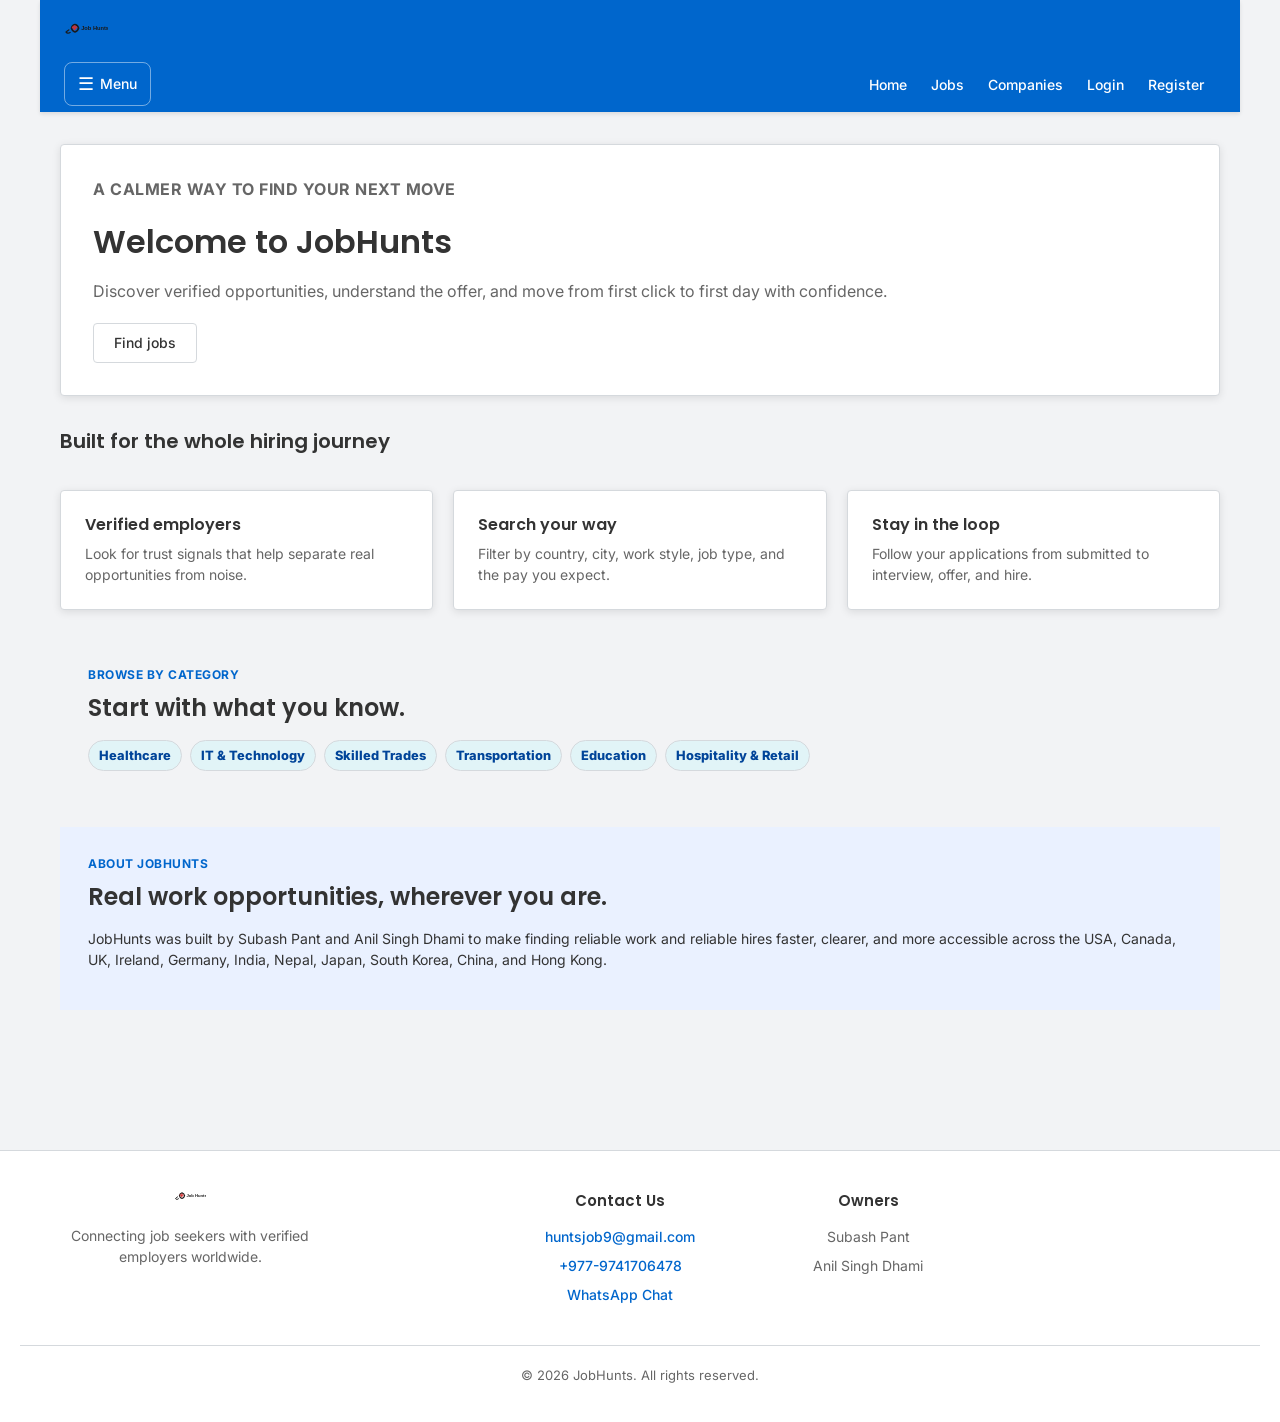
==== commit 25316f09: "Replace logo with Indeed-style magnifying glass and red person icon" ====
--- a/index.html
+++ b/index.html
@@ -10,7 +10,7 @@
 <body>
     <header>
         <div class="logo">
-            <img src="assets/images/logo.svg" alt="JobHunts Logo"><span>Job Hunts</span>
+            <img src="assets/images/logo.svg" alt="Job Hunts Logo">
         </div>
         <nav>
             <ul>
--- a/css/style.css
+++ b/css/style.css
@@ -56,7 +56,7 @@
     gap: 10px;
 }
 
-.logo img { width: 32px; height: 32px; display: block; }
+.logo img { width: 44px; height: auto; display: block; }
 
 .logo span {
     color: #fff;
